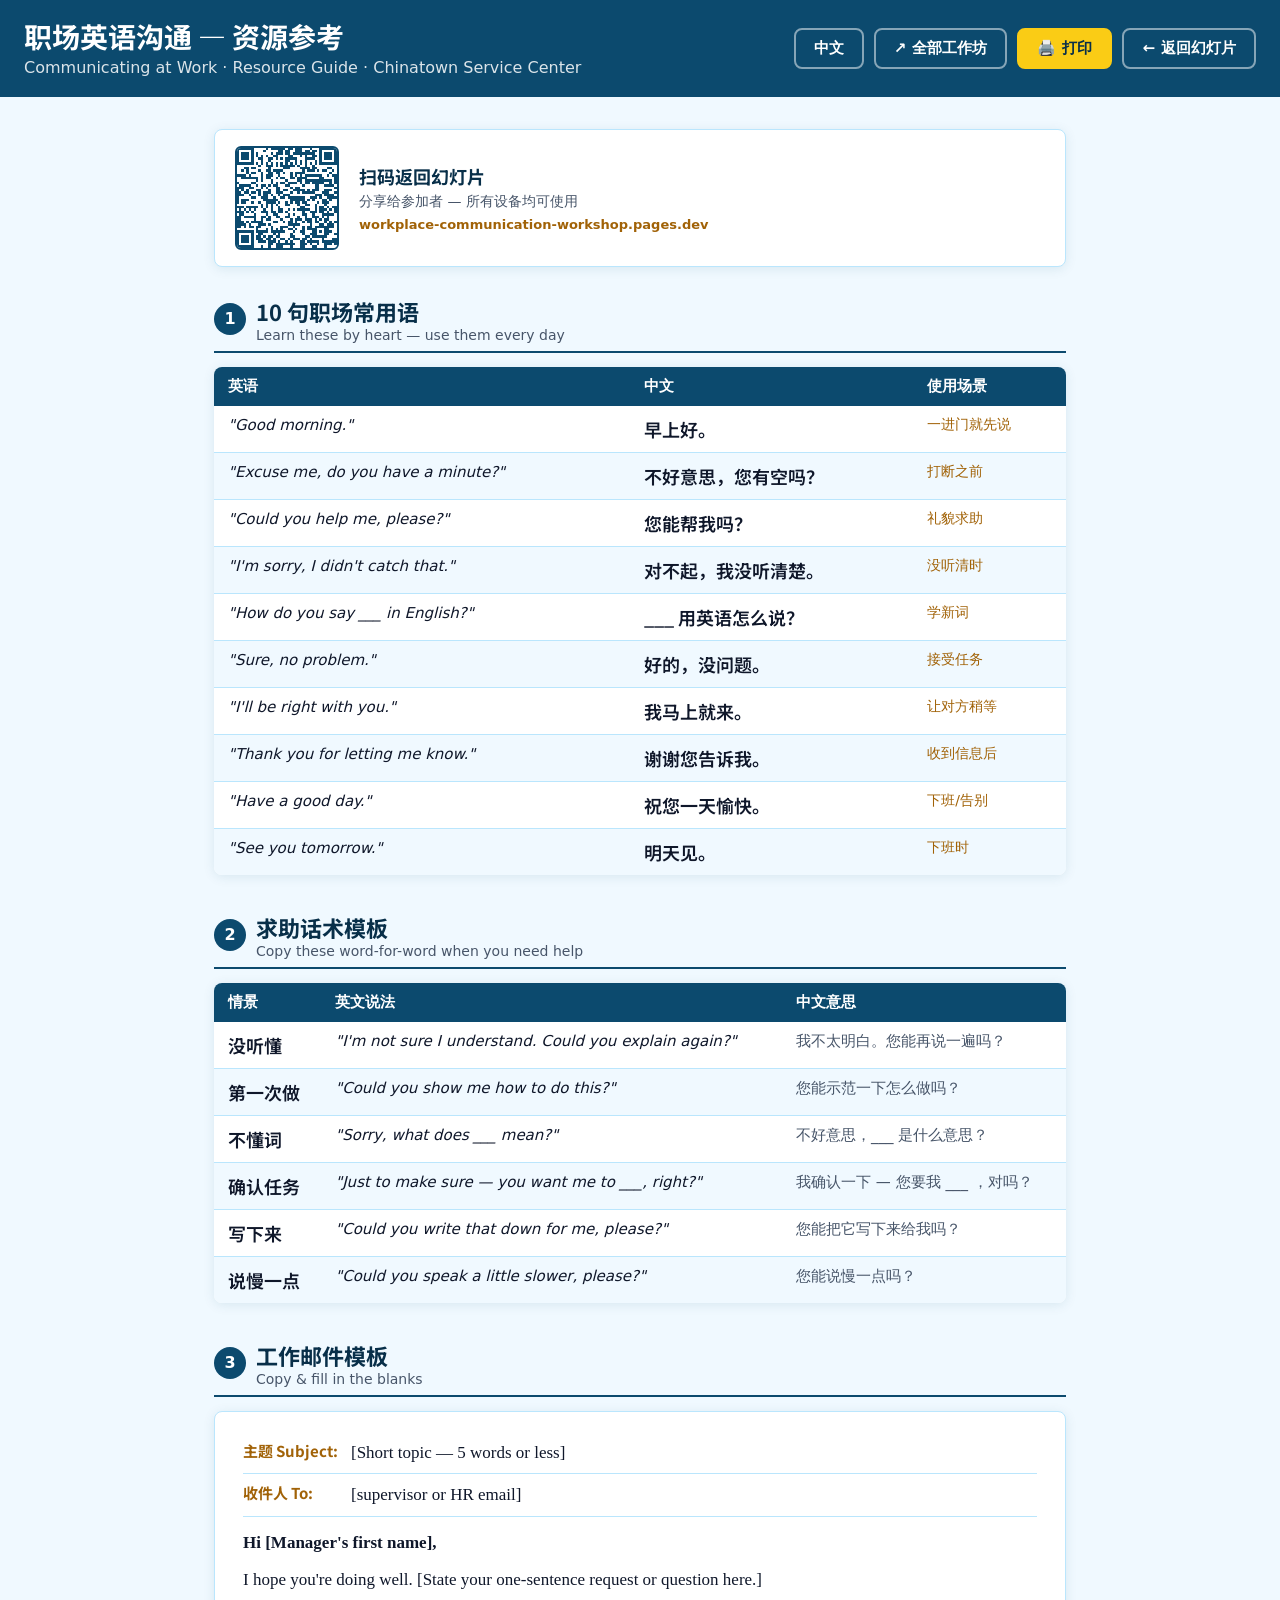
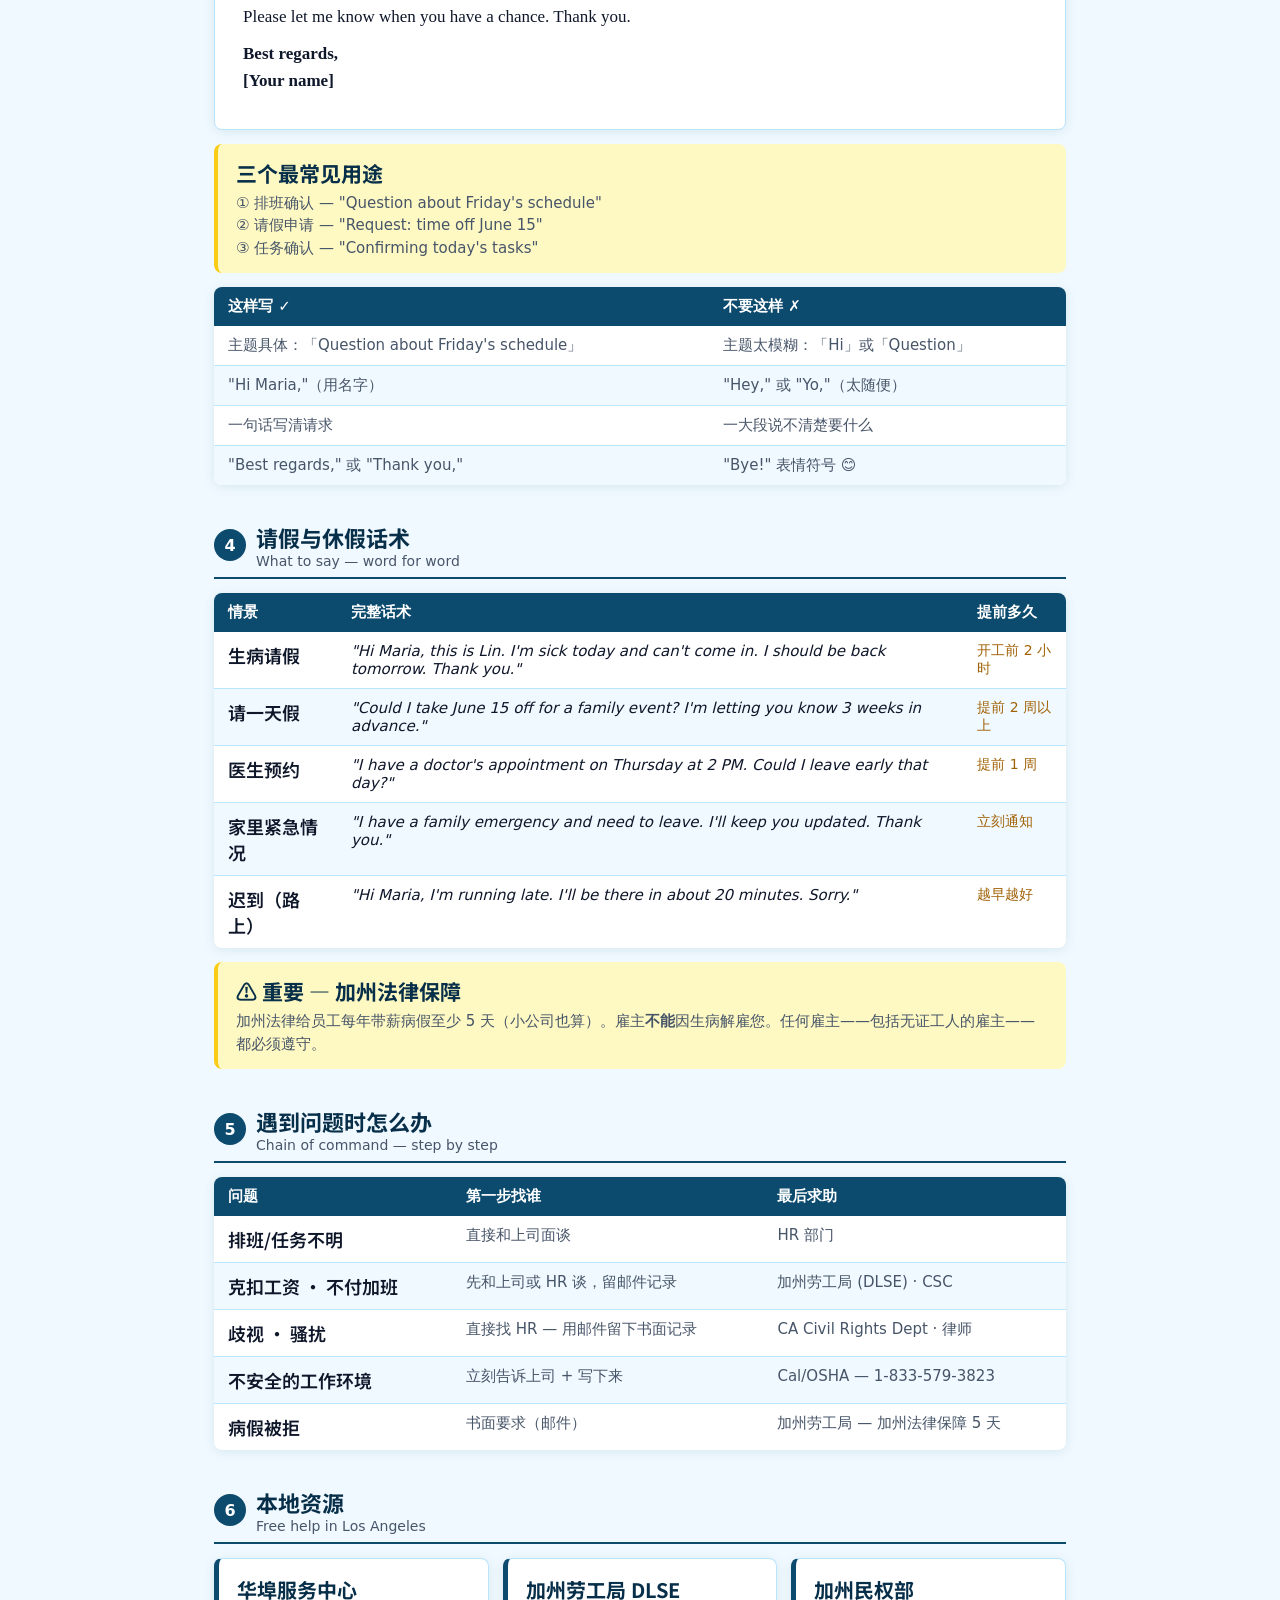
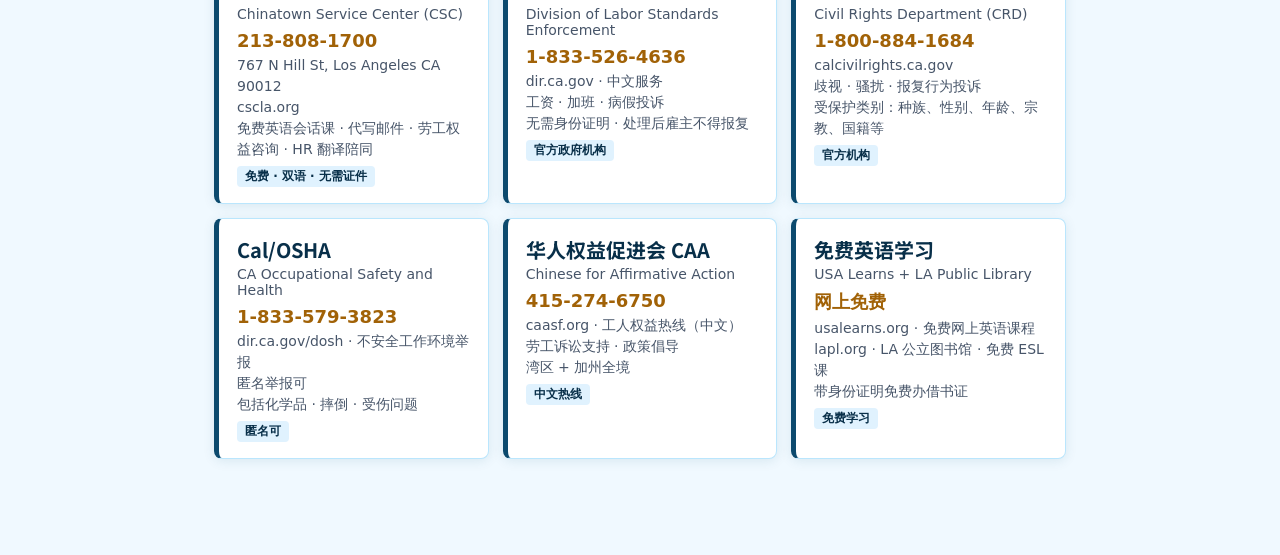
==== resources.html @ 1e842bcf "Workshop 11: Communicating at Work — 13-slide bilingual deck CSC W11 employment workshop on workplac" ====
<!DOCTYPE html>
<html lang="zh-Hans">
<head>
  <meta charset="UTF-8">
  <meta name="viewport" content="width=device-width, initial-scale=1.0">
  <title>职场沟通资源 · Workplace Communication Resources — CSC</title>
  <meta name="description" content="Workplace communication reference for LA immigrants — 10 key phrases, a work email template, and scripts for help, sick calls, and time off.">
  <meta name="theme-color" content="#0c4a6e">
  <link rel="canonical" href="https://workplace-communication-workshop.pages.dev/resources">
  <meta property="og:title" content="职场沟通资源 · Workplace Communication Resources — Chinatown Service Center">
  <meta property="og:description" content="Bilingual workplace communication reference — phrases, email templates, and scripts for talking to your boss and HR.">
  <meta property="og:type" content="website">
  <meta property="og:url" content="https://workplace-communication-workshop.pages.dev/resources">
  <link rel="icon" href="data:image/svg+xml,<svg xmlns='http://www.w3.org/2000/svg' viewBox='0 0 100 100'><text y='.9em' font-size='90'>💬</text></svg>">
  <link rel="preconnect" href="https://fonts.googleapis.com">
  <link rel="preconnect" href="https://fonts.gstatic.com" crossorigin>
  <link rel="stylesheet" href="https://fonts.googleapis.com/css2?family=Noto+Sans+SC:wght@400;500;700&display=swap">
  <link rel="stylesheet" href="styles.css">
  <link rel="stylesheet" href="print.css">
</head>
<body class="zh resources-body">
<a class="skip-to-main" href="#main-content">跳至主内容 · Skip to main content</a>

<header class="resources-header no-print">
  <div class="resources-title-block">
    <div class="resources-title-zh">职场英语沟通 — 资源参考</div>
    <div class="resources-title-en">Communicating at Work · Resource Guide · Chinatown Service Center</div>
  </div>
  <div class="header-actions">
    <button class="btn-ghost" id="langToggle" data-action="toggle-lang" aria-label="切换语言 · Toggle language">中文</button>
    <a class="btn-ghost" href="https://csc-workshops.pages.dev" target="_blank" rel="noopener">↗ <span class="zh">全部工作坊</span><span class="en">All workshops</span></a>
    <button class="btn-primary print-btn" data-action="print">🖨️ <span class="zh">打印</span><span class="en">Print</span></button>
    <a class="btn-ghost back-link" href="index.html">← <span class="zh">返回幻灯片</span><span class="en">Back to Slides</span></a>
  </div>
</header>

<main class="resources-page" id="main-content">

  <div class="qr-top-row no-print" id="qr-top-row">
    <div id="qr-top"></div>
    <div class="qr-top-info">
      <div class="qr-top-zh"><span class="zh">扫码返回幻灯片</span><span class="en">Scan to view slides</span></div>
      <div class="qr-top-en"><span class="zh">分享给参加者 — 所有设备均可使用</span><span class="en">Share with participants — works on any device</span></div>
      <div class="qr-top-url">workplace-communication-workshop.pages.dev</div>
    </div>
  </div>

  <!-- ── Section 1: 10 Essential Work Phrases ───────── -->
  <div class="resource-section">
    <div class="section-header">
      <div class="section-num">1</div>
      <div>
        <div class="section-title-zh"><span class="zh">10 句职场常用语</span><span class="en">10 Essential Work Phrases</span></div>
        <div class="section-title-en"><span class="zh">Learn these by heart — use them every day</span><span class="en">背熟这十句 — 每天用得到</span></div>
      </div>
    </div>
    <table class="res-table">
      <thead>
        <tr>
          <th><span class="zh">英语</span><span class="en">English</span></th>
          <th><span class="zh">中文</span><span class="en">Chinese</span></th>
          <th><span class="zh">使用场景</span><span class="en">When to use</span></th>
        </tr>
      </thead>
      <tbody>
        <tr>
          <td class="phrase-row-en">"Good morning."</td>
          <td class="zh-cell"><span class="zh">早上好。</span><span class="en">Good morning.</span></td>
          <td class="tip-cell"><span class="zh">一进门就先说</span><span class="en">When you arrive</span></td>
        </tr>
        <tr>
          <td class="phrase-row-en">"Excuse me, do you have a minute?"</td>
          <td class="zh-cell"><span class="zh">不好意思，您有空吗？</span><span class="en">Excuse me, do you have a minute?</span></td>
          <td class="tip-cell"><span class="zh">打断之前</span><span class="en">Before interrupting</span></td>
        </tr>
        <tr>
          <td class="phrase-row-en">"Could you help me, please?"</td>
          <td class="zh-cell"><span class="zh">您能帮我吗？</span><span class="en">Could you help me, please?</span></td>
          <td class="tip-cell"><span class="zh">礼貌求助</span><span class="en">Polite request</span></td>
        </tr>
        <tr>
          <td class="phrase-row-en">"I'm sorry, I didn't catch that."</td>
          <td class="zh-cell"><span class="zh">对不起，我没听清楚。</span><span class="en">I'm sorry, I didn't catch that.</span></td>
          <td class="tip-cell"><span class="zh">没听清时</span><span class="en">Didn't hear them</span></td>
        </tr>
        <tr>
          <td class="phrase-row-en">"How do you say ___ in English?"</td>
          <td class="zh-cell"><span class="zh">___ 用英语怎么说？</span><span class="en">How do you say ___ in English?</span></td>
          <td class="tip-cell"><span class="zh">学新词</span><span class="en">Learn a new word</span></td>
        </tr>
        <tr>
          <td class="phrase-row-en">"Sure, no problem."</td>
          <td class="zh-cell"><span class="zh">好的，没问题。</span><span class="en">Sure, no problem.</span></td>
          <td class="tip-cell"><span class="zh">接受任务</span><span class="en">Accept a task</span></td>
        </tr>
        <tr>
          <td class="phrase-row-en">"I'll be right with you."</td>
          <td class="zh-cell"><span class="zh">我马上就来。</span><span class="en">I'll be right with you.</span></td>
          <td class="tip-cell"><span class="zh">让对方稍等</span><span class="en">Asking them to wait</span></td>
        </tr>
        <tr>
          <td class="phrase-row-en">"Thank you for letting me know."</td>
          <td class="zh-cell"><span class="zh">谢谢您告诉我。</span><span class="en">Thank you for letting me know.</span></td>
          <td class="tip-cell"><span class="zh">收到信息后</span><span class="en">After being informed</span></td>
        </tr>
        <tr>
          <td class="phrase-row-en">"Have a good day."</td>
          <td class="zh-cell"><span class="zh">祝您一天愉快。</span><span class="en">Have a good day.</span></td>
          <td class="tip-cell"><span class="zh">下班/告别</span><span class="en">Leaving / goodbye</span></td>
        </tr>
        <tr>
          <td class="phrase-row-en">"See you tomorrow."</td>
          <td class="zh-cell"><span class="zh">明天见。</span><span class="en">See you tomorrow.</span></td>
          <td class="tip-cell"><span class="zh">下班时</span><span class="en">End of shift</span></td>
        </tr>
      </tbody>
    </table>
  </div>

  <!-- ── Section 2: Scripts for Asking Help ───────── -->
  <div class="resource-section">
    <div class="section-header">
      <div class="section-num">2</div>
      <div>
        <div class="section-title-zh"><span class="zh">求助话术模板</span><span class="en">Scripts for Asking Help</span></div>
        <div class="section-title-en"><span class="zh">Copy these word-for-word when you need help</span><span class="en">需要帮助时一字不差地用这些话</span></div>
      </div>
    </div>
    <table class="res-table">
      <thead>
        <tr>
          <th><span class="zh">情景</span><span class="en">Situation</span></th>
          <th><span class="zh">英文说法</span><span class="en">English phrase</span></th>
          <th><span class="zh">中文意思</span><span class="en">Chinese</span></th>
        </tr>
      </thead>
      <tbody>
        <tr>
          <td class="zh-cell"><span class="zh">没听懂</span><span class="en">Didn't understand</span></td>
          <td class="phrase-row-en">"I'm not sure I understand. Could you explain again?"</td>
          <td class="en-cell"><span class="zh">我不太明白。您能再说一遍吗？</span><span class="en">I'm not sure I understand. Could you explain again?</span></td>
        </tr>
        <tr>
          <td class="zh-cell"><span class="zh">第一次做</span><span class="en">First time doing it</span></td>
          <td class="phrase-row-en">"Could you show me how to do this?"</td>
          <td class="en-cell"><span class="zh">您能示范一下怎么做吗？</span><span class="en">Could you show me how to do this?</span></td>
        </tr>
        <tr>
          <td class="zh-cell"><span class="zh">不懂词</span><span class="en">Unknown word</span></td>
          <td class="phrase-row-en">"Sorry, what does ___ mean?"</td>
          <td class="en-cell"><span class="zh">不好意思，___ 是什么意思？</span><span class="en">Sorry, what does ___ mean?</span></td>
        </tr>
        <tr>
          <td class="zh-cell"><span class="zh">确认任务</span><span class="en">Confirm task</span></td>
          <td class="phrase-row-en">"Just to make sure — you want me to ___, right?"</td>
          <td class="en-cell"><span class="zh">我确认一下 — 您要我 ___ ，对吗？</span><span class="en">Just to make sure — you want me to ___, right?</span></td>
        </tr>
        <tr>
          <td class="zh-cell"><span class="zh">写下来</span><span class="en">Ask to write down</span></td>
          <td class="phrase-row-en">"Could you write that down for me, please?"</td>
          <td class="en-cell"><span class="zh">您能把它写下来给我吗？</span><span class="en">Could you write that down for me, please?</span></td>
        </tr>
        <tr>
          <td class="zh-cell"><span class="zh">说慢一点</span><span class="en">Speak slowly</span></td>
          <td class="phrase-row-en">"Could you speak a little slower, please?"</td>
          <td class="en-cell"><span class="zh">您能说慢一点吗？</span><span class="en">Could you speak a little slower, please?</span></td>
        </tr>
      </tbody>
    </table>
  </div>

  <!-- ── Section 3: Work Email Template ──────────── -->
  <div class="resource-section">
    <div class="section-header">
      <div class="section-num">3</div>
      <div>
        <div class="section-title-zh"><span class="zh">工作邮件模板</span><span class="en">Work Email Template</span></div>
        <div class="section-title-en"><span class="zh">Copy & fill in the blanks</span><span class="en">复制下来，填空即可</span></div>
      </div>
    </div>
    <div class="email-card" style="margin-bottom:14px;">
      <div class="email-row">
        <div class="email-label"><span class="zh">主题 Subject:</span><span class="en">Subject:</span></div>
        <div class="email-value">[Short topic — 5 words or less]</div>
      </div>
      <div class="email-row">
        <div class="email-label"><span class="zh">收件人 To:</span><span class="en">To:</span></div>
        <div class="email-value">[supervisor or HR email]</div>
      </div>
      <div class="email-body">
        <p><strong>Hi [Manager's first name],</strong></p>
        <p>I hope you're doing well. [State your one-sentence request or question here.]</p>
        <p>Please let me know when you have a chance. Thank you.</p>
        <p><strong>Best regards,</strong><br><strong>[Your name]</strong></p>
      </div>
    </div>
    <div class="callout" style="margin-bottom:14px;">
      <div class="callout-zh"><span class="zh">三个最常见用途</span><span class="en">3 Most Common Uses</span></div>
      <div class="callout-en">
        <span class="zh">① 排班确认 — "Question about Friday's schedule"<br>② 请假申请 — "Request: time off June 15"<br>③ 任务确认 — "Confirming today's tasks"</span>
        <span class="en">① Schedule check — "Question about Friday's schedule"<br>② Day-off request — "Request: time off June 15"<br>③ Confirm tasks — "Confirming today's tasks"</span>
      </div>
    </div>
    <table class="res-table">
      <thead>
        <tr>
          <th><span class="zh">这样写 ✓</span><span class="en">Do this ✓</span></th>
          <th><span class="zh">不要这样 ✗</span><span class="en">Don't do this ✗</span></th>
        </tr>
      </thead>
      <tbody>
        <tr>
          <td class="en-cell"><span class="zh">主题具体：「Question about Friday's schedule」</span><span class="en">Specific subject: "Question about Friday's schedule"</span></td>
          <td class="en-cell"><span class="zh">主题太模糊：「Hi」或「Question」</span><span class="en">Vague subject: "Hi" or "Question"</span></td>
        </tr>
        <tr>
          <td class="en-cell"><span class="zh">"Hi Maria,"（用名字）</span><span class="en">"Hi Maria," (use first name)</span></td>
          <td class="en-cell"><span class="zh">"Hey," 或 "Yo,"（太随便）</span><span class="en">"Hey," or "Yo," (too casual)</span></td>
        </tr>
        <tr>
          <td class="en-cell"><span class="zh">一句话写清请求</span><span class="en">One sentence states the ask</span></td>
          <td class="en-cell"><span class="zh">一大段说不清楚要什么</span><span class="en">Long paragraph with no clear ask</span></td>
        </tr>
        <tr>
          <td class="en-cell"><span class="zh">"Best regards," 或 "Thank you,"</span><span class="en">"Best regards," or "Thank you,"</span></td>
          <td class="en-cell"><span class="zh">"Bye!" 表情符号 😊</span><span class="en">"Bye!" emojis 😊</span></td>
        </tr>
      </tbody>
    </table>
  </div>

  <!-- ── Section 4: Calling in Sick & Day Off ──────── -->
  <div class="resource-section">
    <div class="section-header">
      <div class="section-num">4</div>
      <div>
        <div class="section-title-zh"><span class="zh">请假与休假话术</span><span class="en">Calling In Sick & Time Off</span></div>
        <div class="section-title-en"><span class="zh">What to say — word for word</span><span class="en">该怎么说 — 一字不差</span></div>
      </div>
    </div>
    <table class="res-table" style="margin-bottom:14px;">
      <thead>
        <tr>
          <th><span class="zh">情景</span><span class="en">Situation</span></th>
          <th><span class="zh">完整话术</span><span class="en">Full script</span></th>
          <th><span class="zh">提前多久</span><span class="en">Notice</span></th>
        </tr>
      </thead>
      <tbody>
        <tr>
          <td class="zh-cell"><span class="zh">生病请假</span><span class="en">Calling in sick</span></td>
          <td class="phrase-row-en"><span class="zh">"Hi Maria, this is Lin. I'm sick today and can't come in. I should be back tomorrow. Thank you."</span><span class="en">"Hi Maria, this is Lin. I'm sick today and can't come in. I should be back tomorrow. Thank you."</span></td>
          <td class="tip-cell"><span class="zh">开工前 2 小时</span><span class="en">2+ hrs before shift</span></td>
        </tr>
        <tr>
          <td class="zh-cell"><span class="zh">请一天假</span><span class="en">Day off (planned)</span></td>
          <td class="phrase-row-en"><span class="zh">"Could I take June 15 off for a family event? I'm letting you know 3 weeks in advance."</span><span class="en">"Could I take June 15 off for a family event? I'm letting you know 3 weeks in advance."</span></td>
          <td class="tip-cell"><span class="zh">提前 2 周以上</span><span class="en">2+ weeks ahead</span></td>
        </tr>
        <tr>
          <td class="zh-cell"><span class="zh">医生预约</span><span class="en">Doctor appointment</span></td>
          <td class="phrase-row-en"><span class="zh">"I have a doctor's appointment on Thursday at 2 PM. Could I leave early that day?"</span><span class="en">"I have a doctor's appointment on Thursday at 2 PM. Could I leave early that day?"</span></td>
          <td class="tip-cell"><span class="zh">提前 1 周</span><span class="en">1 week ahead</span></td>
        </tr>
        <tr>
          <td class="zh-cell"><span class="zh">家里紧急情况</span><span class="en">Family emergency</span></td>
          <td class="phrase-row-en"><span class="zh">"I have a family emergency and need to leave. I'll keep you updated. Thank you."</span><span class="en">"I have a family emergency and need to leave. I'll keep you updated. Thank you."</span></td>
          <td class="tip-cell"><span class="zh">立刻通知</span><span class="en">Immediately</span></td>
        </tr>
        <tr>
          <td class="zh-cell"><span class="zh">迟到（路上）</span><span class="en">Running late</span></td>
          <td class="phrase-row-en"><span class="zh">"Hi Maria, I'm running late. I'll be there in about 20 minutes. Sorry."</span><span class="en">"Hi Maria, I'm running late. I'll be there in about 20 minutes. Sorry."</span></td>
          <td class="tip-cell"><span class="zh">越早越好</span><span class="en">ASAP</span></td>
        </tr>
      </tbody>
    </table>
    <div class="callout">
      <div class="callout-zh"><span class="zh">⚠️ 重要 — 加州法律保障</span><span class="en">⚠️ Important — CA Law Protections</span></div>
      <div class="callout-en">
        <span class="zh">加州法律给员工每年带薪病假至少 5 天（小公司也算）。雇主<strong>不能</strong>因生病解雇您。任何雇主——包括无证工人的雇主——都必须遵守。</span>
        <span class="en">CA law gives every worker at least 5 paid sick days/year (even at small employers). Your employer <strong>cannot</strong> fire you for using them. All employers must comply — including those of undocumented workers.</span>
      </div>
    </div>
  </div>

  <!-- ── Section 5: When You Have a Problem ───────── -->
  <div class="resource-section">
    <div class="section-header">
      <div class="section-num">5</div>
      <div>
        <div class="section-title-zh"><span class="zh">遇到问题时怎么办</span><span class="en">When You Have a Problem at Work</span></div>
        <div class="section-title-en"><span class="zh">Chain of command — step by step</span><span class="en">沟通顺序 — 一步一步来</span></div>
      </div>
    </div>
    <table class="res-table">
      <thead>
        <tr>
          <th><span class="zh">问题</span><span class="en">Problem</span></th>
          <th><span class="zh">第一步找谁</span><span class="en">First contact</span></th>
          <th><span class="zh">最后求助</span><span class="en">If unresolved</span></th>
        </tr>
      </thead>
      <tbody>
        <tr>
          <td class="zh-cell"><span class="zh">排班/任务不明</span><span class="en">Schedule / unclear task</span></td>
          <td class="en-cell"><span class="zh">直接和上司面谈</span><span class="en">Talk to supervisor directly</span></td>
          <td class="en-cell"><span class="zh">HR 部门</span><span class="en">HR department</span></td>
        </tr>
        <tr>
          <td class="zh-cell"><span class="zh">克扣工资 · 不付加班</span><span class="en">Wage theft · unpaid overtime</span></td>
          <td class="en-cell"><span class="zh">先和上司或 HR 谈，留邮件记录</span><span class="en">Talk to supervisor / HR with email record</span></td>
          <td class="en-cell"><span class="zh">加州劳工局 (DLSE) · CSC</span><span class="en">CA Labor Commissioner (DLSE) · CSC</span></td>
        </tr>
        <tr>
          <td class="zh-cell"><span class="zh">歧视 · 骚扰</span><span class="en">Discrimination · harassment</span></td>
          <td class="en-cell"><span class="zh">直接找 HR — 用邮件留下书面记录</span><span class="en">Go to HR directly — email so it's in writing</span></td>
          <td class="en-cell"><span class="zh">CA Civil Rights Dept · 律师</span><span class="en">CA Civil Rights Dept · attorney</span></td>
        </tr>
        <tr>
          <td class="zh-cell"><span class="zh">不安全的工作环境</span><span class="en">Unsafe workplace</span></td>
          <td class="en-cell"><span class="zh">立刻告诉上司 + 写下来</span><span class="en">Tell supervisor immediately + document</span></td>
          <td class="en-cell"><span class="zh">Cal/OSHA — 1-833-579-3823</span><span class="en">Cal/OSHA — 1-833-579-3823</span></td>
        </tr>
        <tr>
          <td class="zh-cell"><span class="zh">病假被拒</span><span class="en">Sick day denied</span></td>
          <td class="en-cell"><span class="zh">书面要求（邮件）</span><span class="en">Make request in writing (email)</span></td>
          <td class="en-cell"><span class="zh">加州劳工局 — 加州法律保障 5 天</span><span class="en">CA Labor Comm — 5 days protected by law</span></td>
        </tr>
      </tbody>
    </table>
  </div>

  <!-- ── Section 6: Local Resources ────────────────── -->
  <div class="resource-section">
    <div class="section-header">
      <div class="section-num">6</div>
      <div>
        <div class="section-title-zh"><span class="zh">本地资源</span><span class="en">Local Resources</span></div>
        <div class="section-title-en"><span class="zh">Free help in Los Angeles</span><span class="en">洛杉矶免费帮助</span></div>
      </div>
    </div>
    <div class="org-cards">
      <div class="org-card">
        <div class="org-name-zh"><span class="zh">华埠服务中心</span><span class="en">Chinatown Service Center</span></div>
        <div class="org-name-en"><span class="zh">Chinatown Service Center (CSC)</span><span class="en">华埠服务中心</span></div>
        <div class="org-phone">213-808-1700</div>
        <div class="org-detail">
          <span class="zh">767 N Hill St, Los Angeles CA 90012<br>cscla.org<br>免费英语会话课 · 代写邮件 · 劳工权益咨询 · HR 翻译陪同</span>
          <span class="en">767 N Hill St, Los Angeles CA 90012<br>cscla.org<br>Free English conversation class · Email help · Labor rights · HR interpretation</span>
        </div>
        <div class="org-badge"><span class="zh">免费 · 双语 · 无需证件</span><span class="en">Free · Bilingual · No ID required</span></div>
      </div>
      <div class="org-card">
        <div class="org-name-zh"><span class="zh">加州劳工局 DLSE</span><span class="en">CA Labor Commissioner</span></div>
        <div class="org-name-en"><span class="zh">Division of Labor Standards Enforcement</span><span class="en">劳工标准执行处</span></div>
        <div class="org-phone">1-833-526-4636</div>
        <div class="org-detail">
          <span class="zh">dir.ca.gov · 中文服务<br>工资 · 加班 · 病假投诉<br>无需身份证明 · 处理后雇主不得报复</span>
          <span class="en">dir.ca.gov · Chinese service<br>Wage · overtime · sick leave complaints<br>No immigration status required · Anti-retaliation protections</span>
        </div>
        <div class="org-badge"><span class="zh">官方政府机构</span><span class="en">Official state agency</span></div>
      </div>
      <div class="org-card">
        <div class="org-name-zh"><span class="zh">加州民权部</span><span class="en">CA Civil Rights Department</span></div>
        <div class="org-name-en"><span class="zh">Civil Rights Department (CRD)</span><span class="en">民权部</span></div>
        <div class="org-phone">1-800-884-1684</div>
        <div class="org-detail">
          <span class="zh">calcivilrights.ca.gov<br>歧视 · 骚扰 · 报复行为投诉<br>受保护类别：种族、性别、年龄、宗教、国籍等</span>
          <span class="en">calcivilrights.ca.gov<br>Discrimination · harassment · retaliation<br>Protected: race, gender, age, religion, national origin, etc.</span>
        </div>
        <div class="org-badge"><span class="zh">官方机构</span><span class="en">State agency</span></div>
      </div>
      <div class="org-card">
        <div class="org-name-zh"><span class="zh">Cal/OSHA</span><span class="en">Cal/OSHA</span></div>
        <div class="org-name-en"><span class="zh">CA Occupational Safety and Health</span><span class="en">加州职业安全卫生局</span></div>
        <div class="org-phone">1-833-579-3823</div>
        <div class="org-detail">
          <span class="zh">dir.ca.gov/dosh · 不安全工作环境举报<br>匿名举报可<br>包括化学品 · 摔倒 · 受伤问题</span>
          <span class="en">dir.ca.gov/dosh · Report unsafe workplaces<br>Anonymous reports accepted<br>Chemical · fall · injury hazards</span>
        </div>
        <div class="org-badge"><span class="zh">匿名可</span><span class="en">Anonymous OK</span></div>
      </div>
      <div class="org-card">
        <div class="org-name-zh"><span class="zh">华人权益促进会 CAA</span><span class="en">Chinese for Affirmative Action</span></div>
        <div class="org-name-en"><span class="zh">Chinese for Affirmative Action</span><span class="en">华人权益促进会</span></div>
        <div class="org-phone">415-274-6750</div>
        <div class="org-detail">
          <span class="zh">caasf.org · 工人权益热线（中文）<br>劳工诉讼支持 · 政策倡导<br>湾区 + 加州全境</span>
          <span class="en">caasf.org · Worker rights hotline (Chinese)<br>Labor case support · policy advocacy<br>Bay Area + statewide CA</span>
        </div>
        <div class="org-badge"><span class="zh">中文热线</span><span class="en">Chinese hotline</span></div>
      </div>
      <div class="org-card">
        <div class="org-name-zh"><span class="zh">免费英语学习</span><span class="en">Free English Learning</span></div>
        <div class="org-name-en"><span class="zh">USA Learns + LA Public Library</span><span class="en">USA Learns + 洛杉矶公共图书馆</span></div>
        <div class="org-phone"><span class="zh">网上免费</span><span class="en">Online — free</span></div>
        <div class="org-detail">
          <span class="zh">usalearns.org · 免费网上英语课程<br>lapl.org · LA 公立图书馆 · 免费 ESL 课<br>带身份证明免费办借书证</span>
          <span class="en">usalearns.org · Free online English<br>lapl.org · LA Public Library · free ESL classes<br>Free library card with ID</span>
        </div>
        <div class="org-badge"><span class="zh">免费学习</span><span class="en">Free learning</span></div>
      </div>
    </div>
  </div>

</main>

<script src="qrcode.min.js"></script>
<script src="resources.js"></script>
</body>
</html>
---- styles.css ----
/* ─── CSS Custom Properties — Dark Sky + Sunshine ─────── */
:root {
  --bg:           #f0f9ff;
  --surface:      #ffffff;
  --primary:      #0c4a6e;
  --primary-dark: #082f49;
  --primary-light:#e0f2fe;
  --accent:       #facc15;
  --accent-text:  #a16207;
  --accent-light: #fef9c3;
  --text:         #0f172a;
  --text-sub:     #475569;
  --border:       #bae6fd;
  --shadow:       0 2px 12px rgba(12,74,110,0.10);
  --radius-card:  8px;
  --radius-activity: 12px;
  --radius-btn:   8px;
  --transition:   200ms ease;
  /* Activity match-state colors — sky / amber / red / green for verdicts */
  --match-good:   #047857;
  --match-good-bg:#d1fae5;
  --match-bad:    #b91c1c;
  --match-bad-bg: #fee2e2;
  --match-okay:   #b45309;
  --match-okay-bg:#fef3c7;
}

/* ─── Slide Transition ──────────────────────────────────── */
@keyframes slideFadeIn {
  from { opacity: 0; transform: translateY(6px); }
  to   { opacity: 1; transform: translateY(0); }
}

/* ─── Reset ─────────────────────────────────────────────── */
*, *::before, *::after { box-sizing: border-box; margin: 0; padding: 0; }
html { font-size: 16px; }
body {
  font-family: -apple-system, BlinkMacSystemFont, "Segoe UI", system-ui, sans-serif;
  background: var(--bg);
  color: var(--text);
  height: 100dvh;
  overflow: hidden;
  display: flex;
  flex-direction: column;
}

/* ─── Language Visibility ───────────────────────────────── */
body.zh .en { display: none !important; }
body:not(.zh) .zh { display: none !important; }

/* ─── Suppress focus ring on programmatic heading focus ─── */
h1:focus:not(:focus-visible),
h2:focus:not(:focus-visible) { outline: none; }
[tabindex="-1"]:focus { outline: none; }

/* ─── Explicit focus-visible for interactive elements ───── */
.nav-btn:focus-visible,
.reveal-btn:focus-visible,
.lang-toggle:focus-visible {
  outline: 3px solid #fff;
  outline-offset: 2px;
}
a:focus-visible {
  outline: 3px solid var(--primary);
  outline-offset: 2px;
  border-radius: 2px;
}

/* ─── Skip Link ─────────────────────────────────────────── */
.skip-to-main {
  position: absolute;
  left: -9999px;
  top: 0;
  background: var(--primary);
  color: #fff;
  padding: 8px 16px;
  z-index: 100;
  border-radius: 0 0 8px 0;
}
.skip-to-main:focus { left: 0; }

/* ─── Noscript ──────────────────────────────────────────── */
.noscript-msg {
  position: fixed; inset: 0;
  display: flex; align-items: center; justify-content: center;
  background: var(--bg); font-size: 1.25rem;
  padding: 2rem; text-align: center;
}

/* ─── Header ────────────────────────────────────────────── */
.slide-header {
  display: flex;
  align-items: center;
  justify-content: space-between;
  padding: 10px 20px;
  background: var(--primary);
  color: #fff;
  flex-shrink: 0;
  min-height: 44px;
}
.section-label {
  font-size: 14px;
  font-weight: 600;
  letter-spacing: 0.03em;
  opacity: 0.9;
}
.slide-counter {
  font-size: 14px;
  font-weight: 600;
  background: rgba(255,255,255,0.2);
  padding: 3px 10px;
  border-radius: 20px;
}

.header-right {
  display: flex;
  align-items: center;
  gap: 10px;
}

.lang-toggle {
  background: rgba(255,255,255,0.18);
  color: #fff;
  border: 1.5px solid rgba(255,255,255,0.4);
  border-radius: var(--radius-btn);
  padding: 7px 14px;
  font-size: 14px;
  font-weight: 700;
  cursor: pointer;
  transition: background var(--transition);
  line-height: 1.4;
  flex-shrink: 0;
  min-height: 36px;
}
.lang-toggle:hover { background: rgba(255,255,255,0.28); }

/* ─── Slides Area ───────────────────────────────────────── */
.slides-area {
  flex: 1;
  position: relative;
  overflow: hidden;
}

.slide {
  display: none;
  position: absolute;
  inset: 0;
  background: var(--bg);
  overflow-y: auto;
  padding: 32px 40px 24px;
}
.slide.active { display: flex; flex-direction: column; animation: slideFadeIn 220ms ease-out; }
.slide-centered { align-items: center; text-align: center; }
.slide-inner { width: 100%; max-width: 1100px; margin: 0 auto; }
.slide-centered .slide-inner { display: flex; flex-direction: column; align-items: center; }

/* ─── Title Slide ───────────────────────────────────────── */
.title-slide {
  background: radial-gradient(ellipse at 60% 40%, #0369a1 0%, var(--primary) 55%, var(--primary-dark) 100%);
  justify-content: center;
  color: #fff;
}
.title-slide .slide-inner { text-align: center; }
.csc-name {
  font-size: 18px;
  font-weight: 500;
  opacity: 0.85;
  margin-bottom: 24px;
  letter-spacing: 0.04em;
}
.main-title {
  font-family: "PingFang SC", "Noto Sans SC", "Microsoft YaHei", sans-serif;
  font-size: 64px;
  font-weight: 700;
  line-height: 1.2;
  margin-bottom: 12px;
  text-shadow: 0 2px 8px rgba(0,0,0,0.2);
}
.main-subtitle {
  font-size: 32px;
  font-weight: 400;
  opacity: 0.88;
  margin-bottom: 32px;
}
.date-line { font-size: 18px; opacity: 0.72; margin-bottom: 36px; }
.start-hint {
  display: inline-block;
  font-size: 16px;
  opacity: 0.78;
  background: rgba(250, 204, 21, 0.22);
  padding: 6px 16px;
  border-radius: 20px;
  border: 1px solid rgba(250, 204, 21, 0.55);
  color: #fef9c3;
}

/* ─── Topic Badge ───────────────────────────────────────── */
.topic-badge svg { vertical-align: middle; }
.topic-badge {
  display: inline-flex;
  align-items: center;
  gap: 6px;
  background: var(--primary-light);
  color: var(--primary-dark);
  font-size: 14px;
  font-weight: 700;
  padding: 5px 14px;
  border-radius: 20px;
  margin-bottom: 16px;
  text-transform: uppercase;
  letter-spacing: 0.04em;
}

/* ─── Slide Headings ────────────────────────────────────── */
.zh-headline {
  font-family: "PingFang SC", "Noto Sans SC", "Microsoft YaHei", sans-serif;
  font-size: 48px;
  font-weight: 700;
  color: var(--primary-dark);
  line-height: 1.2;
  margin-bottom: 6px;
}
.en-subtitle {
  font-size: 22px;
  font-weight: 500;
  color: var(--text-sub);
  margin-bottom: 24px;
  line-height: 1.4;
}

/* ─── Agenda Grid ────────────────────────────────────────── */
.agenda-grid {
  display: grid;
  grid-template-columns: repeat(3, 1fr);
  gap: 20px;
  width: 100%;
  margin-top: 8px;
}
.agenda-card {
  background: var(--surface);
  border: 1.5px solid var(--border);
  border-radius: var(--radius-card);
  padding: 28px 20px;
  text-align: center;
  box-shadow: var(--shadow);
}
.agenda-num {
  font-size: 20px;
  font-weight: 900;
  color: var(--accent-text);
  margin-bottom: 8px;
}
.agenda-icon { display: block; margin: 0 auto 12px; color: var(--accent-text); }
.agenda-zh {
  font-family: "PingFang SC", "Noto Sans SC", "Microsoft YaHei", sans-serif;
  font-size: 28px;
  font-weight: 700;
  color: var(--primary-dark);
  margin-bottom: 6px;
}
.agenda-en { font-size: 16px; color: var(--text-sub); }

/* ─── Two-Column Compare (formal vs informal, supervisor talk) ── */
.compare-grid {
  display: grid;
  grid-template-columns: 1fr 1fr;
  gap: 16px;
  width: 100%;
  margin-bottom: 14px;
}
.compare-card {
  background: var(--surface);
  border: 1.5px solid var(--border);
  border-radius: var(--radius-card);
  padding: 18px 22px;
  box-shadow: var(--shadow);
}
.compare-card.good { border-left: 5px solid var(--match-good); }
.compare-card.bad  { border-left: 5px solid var(--match-bad); }
.compare-title {
  font-family: "PingFang SC", "Noto Sans SC", "Microsoft YaHei", sans-serif;
  font-size: 22px;
  font-weight: 700;
  margin-bottom: 10px;
  display: flex;
  align-items: center;
  gap: 8px;
}
.compare-card.good .compare-title { color: var(--match-good); }
.compare-card.bad  .compare-title { color: var(--match-bad); }
.compare-list { list-style: none; display: flex; flex-direction: column; gap: 8px; }
.compare-list li {
  padding-left: 22px;
  position: relative;
  font-size: 17px;
  color: var(--text);
  line-height: 1.4;
}
.compare-list li::before {
  content: "•";
  position: absolute;
  left: 4px;
  color: var(--primary);
  font-weight: 800;
  font-size: 22px;
  top: -2px;
}
.compare-card.good .compare-list li::before { color: var(--match-good); content: "✓"; }
.compare-card.bad  .compare-list li::before { color: var(--match-bad);  content: "✗"; }

/* ─── Script Cards (asking for help) ─────────────────────── */
.script-list {
  display: flex;
  flex-direction: column;
  gap: 12px;
  width: 100%;
}
.script-card {
  background: var(--surface);
  border: 1.5px solid var(--border);
  border-left: 5px solid var(--accent);
  border-radius: var(--radius-card);
  padding: 14px 20px;
  box-shadow: var(--shadow);
}
.script-en {
  font-size: 22px;
  font-weight: 700;
  color: var(--primary-dark);
  font-style: italic;
  margin-bottom: 6px;
  line-height: 1.3;
}
.script-zh {
  font-family: "PingFang SC", "Noto Sans SC", "Microsoft YaHei", sans-serif;
  font-size: 19px;
  color: var(--text);
  line-height: 1.4;
  margin-bottom: 4px;
}
.script-when {
  font-size: 14px;
  color: var(--text-sub);
  font-weight: 600;
}

/* ─── Reveal Button ─────────────────────────────────────── */
.reveal-btn {
  background: var(--accent);
  color: var(--primary-dark);
  border: none;
  border-radius: var(--radius-btn);
  padding: 14px 32px;
  font-size: 20px;
  font-weight: 800;
  cursor: pointer;
  transition: background var(--transition), transform var(--transition);
  font-family: "PingFang SC", "Noto Sans SC", "Microsoft YaHei", -apple-system, sans-serif;
  margin-top: 12px;
  box-shadow: 0 2px 6px rgba(202,138,4,0.25);
}
.reveal-btn:hover { background: #eab308; transform: translateY(-1px); }
.reveal-btn:disabled { background: var(--border); color: var(--text-sub); cursor: not-allowed; transform: none; box-shadow: none; }

/* ─── Activity Slide (Slide 5 — Which Response Is More Professional?) ── */
.activity-slide { background: var(--accent-light); }
.activity-slide .topic-badge {
  background: var(--accent-light);
  color: var(--primary-dark);
  border: 1px solid var(--accent);
}
.activity-slide .zh-headline,
.activity-slide .en-subtitle {
  color: var(--primary-dark);
}

.response-grid {
  display: grid;
  grid-template-columns: repeat(3, 1fr);
  gap: 14px;
  width: 100%;
  margin-bottom: 16px;
}
.response-card {
  background: var(--surface);
  border: 2px solid var(--border);
  border-radius: var(--radius-activity);
  padding: 16px 14px;
  box-shadow: var(--shadow);
  transition: border-color var(--transition), background var(--transition);
  position: relative;
}
.response-letter {
  display: inline-flex;
  width: 32px; height: 32px;
  border-radius: 50%;
  background: var(--primary);
  color: #fff;
  font-weight: 800;
  font-size: 17px;
  align-items: center;
  justify-content: center;
  margin-bottom: 10px;
}
.response-en {
  font-size: 17px;
  font-weight: 600;
  color: var(--text);
  font-style: italic;
  line-height: 1.4;
  margin-bottom: 8px;
}
.response-zh {
  font-family: "PingFang SC", "Noto Sans SC", "Microsoft YaHei", sans-serif;
  font-size: 16px;
  color: var(--text-sub);
  line-height: 1.4;
}
.response-card.winner {
  border-color: var(--match-good);
  background: var(--match-good-bg);
}
.response-card.winner::after {
  content: "✓";
  position: absolute;
  top: -10px;
  right: -10px;
  background: var(--match-good);
  color: #fff;
  width: 28px;
  height: 28px;
  border-radius: 50%;
  display: flex;
  align-items: center;
  justify-content: center;
  font-weight: 900;
  font-size: 16px;
  box-shadow: 0 2px 6px rgba(0,0,0,0.18);
}
.response-card.loser { border-color: var(--match-bad); background: var(--match-bad-bg); opacity: 0.85; }
.response-card.winner .response-letter { background: var(--match-good); }
.response-card.loser  .response-letter { background: var(--match-bad); }

.activity-answer-box {
  display: none;
  width: 100%;
  background: var(--surface);
  border: 2px solid var(--match-good);
  border-radius: 12px;
  padding: 14px 18px;
  margin-top: 4px;
  text-align: left;
}
.activity-answer-title {
  font-weight: 800;
  color: var(--match-good);
  font-size: 18px;
  margin-bottom: 8px;
}
.activity-answer-text {
  font-size: 15px;
  color: var(--text);
  line-height: 1.5;
}

.vote-prompt {
  font-size: 18px;
  color: var(--primary-dark);
  font-weight: 700;
  margin-bottom: 12px;
}

/* ─── Phrase Cards (Slide 6) ────────────────────────────── */
.phrase-list {
  display: grid;
  grid-template-columns: 1fr 1fr;
  gap: 10px;
  width: 100%;
}
.phrase-card {
  background: var(--surface);
  border: 1.5px solid var(--border);
  border-left: 4px solid var(--accent);
  border-radius: var(--radius-card);
  padding: 12px 16px;
  box-shadow: var(--shadow);
}
.phrase-en-text {
  font-size: 17px;
  font-weight: 700;
  color: var(--primary-dark);
  font-style: italic;
  margin-bottom: 4px;
}
.phrase-zh-text {
  font-family: "PingFang SC", "Noto Sans SC", "Microsoft YaHei", sans-serif;
  font-size: 17px;
  color: var(--text);
  line-height: 1.3;
}

/* ─── Email Template (Slide 7) ──────────────────────────── */
.email-card {
  background: var(--surface);
  border: 1.5px solid var(--border);
  border-radius: var(--radius-card);
  padding: 20px 28px;
  box-shadow: var(--shadow);
  width: 100%;
  margin-bottom: 14px;
  font-family: "Georgia", "Times New Roman", serif;
}
.email-row {
  padding: 8px 0;
  border-bottom: 1px solid var(--border);
  display: flex;
  gap: 12px;
}
.email-row:last-child { border-bottom: none; }
.email-label {
  font-family: "PingFang SC", "Noto Sans SC", "Microsoft YaHei", sans-serif;
  font-weight: 700;
  color: var(--accent-text);
  min-width: 96px;
  font-size: 15px;
}
.email-value {
  font-size: 17px;
  color: var(--text);
  flex: 1;
  line-height: 1.5;
}
.email-body {
  padding: 12px 0 4px;
  font-size: 17px;
  color: var(--text);
  line-height: 1.6;
}
.email-body p { margin-bottom: 10px; }
.email-zh-note {
  font-family: "PingFang SC", "Noto Sans SC", "Microsoft YaHei", sans-serif;
  font-size: 14px;
  color: var(--text-sub);
  font-style: italic;
  margin-top: 4px;
}

/* ─── Call-in / Day-off Steps (Slides 8, 9) ─────────────── */
.steps-grid {
  display: grid;
  grid-template-columns: repeat(4, 1fr);
  gap: 12px;
  width: 100%;
  margin-bottom: 14px;
}
.step-card {
  background: var(--surface);
  border: 1.5px solid var(--border);
  border-radius: var(--radius-card);
  padding: 16px 12px;
  text-align: center;
  box-shadow: var(--shadow);
}
.step-num {
  width: 36px;
  height: 36px;
  border-radius: 50%;
  background: var(--primary);
  color: #fff;
  font-size: 18px;
  font-weight: 800;
  display: flex;
  align-items: center;
  justify-content: center;
  margin: 0 auto 10px;
}
.step-icon { color: var(--primary); margin-bottom: 8px; }
.step-zh {
  font-family: "PingFang SC", "Noto Sans SC", "Microsoft YaHei", sans-serif;
  font-size: 18px;
  font-weight: 700;
  color: var(--text);
  margin-bottom: 4px;
  line-height: 1.25;
}
.step-en {
  font-size: 13px;
  color: var(--text-sub);
  line-height: 1.3;
}

.callout {
  background: var(--accent-light);
  border-left: 4px solid var(--accent);
  border-radius: var(--radius-card);
  padding: 14px 18px;
  width: 100%;
}
.callout-zh {
  font-family: "PingFang SC", "Noto Sans SC", "Microsoft YaHei", sans-serif;
  font-size: 21px;
  font-weight: 700;
  color: var(--primary-dark);
  margin-bottom: 4px;
}
.callout-en { font-size: 15px; color: var(--text-sub); line-height: 1.5; }

.example-quote {
  background: var(--primary-light);
  border-left: 4px solid var(--primary);
  border-radius: var(--radius-card);
  padding: 14px 20px;
  margin-top: 12px;
  width: 100%;
}
.example-quote-en {
  font-size: 18px;
  font-weight: 600;
  color: var(--primary-dark);
  font-style: italic;
  margin-bottom: 6px;
  line-height: 1.4;
}
.example-quote-zh {
  font-family: "PingFang SC", "Noto Sans SC", "Microsoft YaHei", sans-serif;
  font-size: 16px;
  color: var(--text);
  line-height: 1.4;
}

/* ─── Quiz Slide (Slide 10) ──────────────────────────────── */
.quiz-question {
  background: var(--surface);
  border: 2px solid var(--border);
  border-radius: var(--radius-activity);
  padding: 20px 24px;
  margin-bottom: 16px;
  width: 100%;
  max-width: 760px;
  box-shadow: var(--shadow);
}
.quiz-q-zh {
  font-family: "PingFang SC", "Noto Sans SC", "Microsoft YaHei", sans-serif;
  font-size: 26px;
  font-weight: 700;
  color: var(--text);
  margin-bottom: 6px;
  line-height: 1.3;
}
.quiz-q-en {
  font-size: 16px;
  color: var(--text-sub);
  line-height: 1.4;
}
.answer-block {
  background: var(--surface);
  border: 2px solid var(--primary);
  border-radius: var(--radius-activity);
  padding: 16px 22px;
  width: 100%;
  max-width: 760px;
  margin-bottom: 12px;
  display: none;
}
.verdict-badge {
  display: inline-flex;
  align-items: center;
  gap: 6px;
  padding: 6px 16px;
  border-radius: 6px;
  font-size: 18px;
  font-weight: 800;
  margin-bottom: 10px;
}
.verdict-false { background: var(--match-bad-bg); color: var(--match-bad); border: 2px solid #fca5a5; }
.verdict-true  { background: var(--match-good-bg); color: var(--match-good); border: 2px solid #6ee7b7; }
.answer-explanation-zh {
  font-family: "PingFang SC", "Noto Sans SC", "Microsoft YaHei", sans-serif;
  font-size: 22px;
  font-weight: 700;
  color: var(--text);
  margin-bottom: 6px;
  line-height: 1.3;
}
.answer-explanation-en {
  font-size: 16px;
  color: var(--text-sub);
  line-height: 1.5;
}
.q2-block { display: none; width: 100%; max-width: 760px; }

/* ─── Problem-at-Work Levels (Slide 11) ──────────────────── */
.escalate-list {
  list-style: none;
  display: flex;
  flex-direction: column;
  gap: 10px;
  width: 100%;
}
.escalate-step {
  background: var(--surface);
  border: 1.5px solid var(--border);
  border-radius: var(--radius-card);
  padding: 14px 18px;
  box-shadow: var(--shadow);
  display: flex;
  align-items: flex-start;
  gap: 14px;
}
.escalate-num {
  background: var(--primary);
  color: #fff;
  font-size: 15px;
  font-weight: 800;
  padding: 6px 12px;
  border-radius: 6px;
  flex-shrink: 0;
  min-width: 68px;
  text-align: center;
}
.escalate-title-zh {
  font-family: "PingFang SC", "Noto Sans SC", "Microsoft YaHei", sans-serif;
  font-size: 22px;
  font-weight: 700;
  color: var(--primary-dark);
  margin-bottom: 4px;
}
.escalate-desc {
  font-size: 15px;
  color: var(--text-sub);
  line-height: 1.5;
}

/* ─── Service Cards (Slide 12) ──────────────────────────── */
.service-grid {
  display: grid;
  grid-template-columns: repeat(auto-fit, minmax(180px, 1fr));
  gap: 14px;
  width: 100%;
  margin-bottom: 16px;
}
.service-card {
  background: var(--surface);
  border: 1.5px solid var(--border);
  border-radius: var(--radius-card);
  padding: 18px 14px;
  text-align: center;
  box-shadow: var(--shadow);
}
.service-icon { display: flex; justify-content: center; margin-bottom: 8px; color: var(--primary); }
.service-zh {
  font-family: "PingFang SC", "Noto Sans SC", "Microsoft YaHei", sans-serif;
  font-size: 22px;
  font-weight: 700;
  color: var(--primary-dark);
  margin-bottom: 4px;
}
.service-en { font-size: 14px; color: var(--text-sub); }
.csc-cta {
  background: var(--primary);
  color: #fff;
  border-radius: var(--radius-card);
  padding: 14px 24px;
  text-align: center;
  width: 100%;
}
.cta-zh {
  font-family: "PingFang SC", "Noto Sans SC", "Microsoft YaHei", sans-serif;
  font-size: 24px;
  font-weight: 700;
  margin-bottom: 6px;
}
.cta-en { font-size: 16px; opacity: 0.88; }
.cta-address { font-size: 15px; opacity: 0.8; margin-top: 6px; }

/* ─── Resource Cards (Slide 13) ─────────────────────────── */
.resource-cards {
  display: grid;
  grid-template-columns: repeat(auto-fit, minmax(200px, 1fr));
  gap: 14px;
  width: 100%;
  margin-bottom: 20px;
}
.resource-card {
  background: var(--surface);
  border: 1.5px solid var(--border);
  border-radius: var(--radius-card);
  padding: 16px;
  box-shadow: var(--shadow);
  text-align: center;
}
.resource-org {
  font-family: "PingFang SC", "Noto Sans SC", "Microsoft YaHei", sans-serif;
  font-size: 18px;
  font-weight: 700;
  color: var(--primary-dark);
  margin-bottom: 6px;
  line-height: 1.3;
}
.resource-phone {
  font-size: 20px;
  font-weight: 800;
  color: var(--accent-text);
  margin-bottom: 4px;
}
.resource-desc { font-size: 13px; color: var(--text-sub); }

.qr-row {
  display: flex;
  align-items: center;
  gap: 24px;
  margin-top: 8px;
  width: 100%;
  max-width: 600px;
}
.qr-row #qr-container canvas,
.qr-row #qr-container img { border-radius: 0; border: 3px solid var(--primary); }

.qr-zh {
  font-family: "PingFang SC", "Noto Sans SC", "Microsoft YaHei", sans-serif;
  font-size: 22px;
  font-weight: 700;
  color: var(--primary-dark);
  margin-bottom: 6px;
}
.qr-en { font-size: 15px; color: var(--text-sub); margin-bottom: 4px; }
.qr-url { font-size: 14px; color: var(--accent-text); font-weight: 600; word-break: break-all; }
.qr-url a { color: inherit; text-decoration: underline; cursor: pointer; pointer-events: auto; }
.qr-url a:hover { opacity: 0.8; }
.closing-msg {
  font-family: "PingFang SC", "Noto Sans SC", "Microsoft YaHei", sans-serif;
  font-size: 22px;
  font-weight: 700;
  color: var(--primary);
  text-align: center;
  margin-top: 16px;
}
.closing-msg .en-part { font-family: sans-serif; font-size: 15px; font-weight: 400; display: block; color: var(--text-sub); margin-top: 4px; }

/* ─── Footer / Navigation ───────────────────────────────── */
.slide-footer {
  flex-shrink: 0;
  background: var(--surface);
  border-top: 1.5px solid var(--border);
  padding: 10px 20px;
  display: flex;
  flex-direction: column;
  gap: 8px;
  align-items: center;
}
.progress-dots {
  display: flex;
  gap: 6px;
  flex-wrap: wrap;
  justify-content: center;
}
.dot {
  width: 10px; height: 10px;
  border-radius: 50%;
  background: var(--border);
  transition: background var(--transition), transform var(--transition);
}
.dot.done { background: var(--primary-light); }
.dot.active { background: var(--primary); transform: scale(1.3); }
.footer-nav {
  display: flex;
  align-items: center;
  gap: 20px;
}
.nav-btn {
  background: var(--primary);
  color: #fff;
  border: none;
  border-radius: var(--radius-btn);
  width: 44px; height: 44px;
  font-size: 22px;
  cursor: pointer;
  display: flex;
  align-items: center;
  justify-content: center;
  transition: background var(--transition);
  flex-shrink: 0;
}
.nav-btn:hover:not(:disabled) { background: var(--primary-dark); }
.nav-btn:disabled { background: var(--border); cursor: not-allowed; }
.nav-btn--home { width: 36px; height: 36px; background: var(--border); color: var(--text-sub); font-size: 16px; }
.nav-btn--home:hover:not(:disabled) { background: var(--primary); color: #fff; }
.key-hint { font-size: 13px; color: var(--text-sub); text-align: center; }

/* ─── Print Styles ──────────────────────────────────────── */
@media print {
  .slide-header, .slide-footer, .lang-toggle, .skip-to-main { display: none !important; }
  body { overflow: visible; height: auto; }
  .slides-area { overflow: visible; position: static; }
  .slide { display: block !important; position: static !important; page-break-after: always; }
}

/* ─── Resources Page ────────────────────────────────────── */
.resources-body {
  overflow: visible;
  height: auto;
  min-height: 100vh;
}
.resources-page {
  max-width: 900px;
  margin: 0 auto;
  padding: 32px 24px 60px;
}
.resources-header {
  background: var(--primary);
  color: #fff;
  padding: 20px 24px;
  display: flex;
  align-items: center;
  justify-content: space-between;
  flex-wrap: wrap;
  gap: 12px;
}
.resources-title-zh {
  font-family: "PingFang SC", "Noto Sans SC", "Microsoft YaHei", sans-serif;
  font-size: 28px;
  font-weight: 700;
  line-height: 1.2;
}
.resources-title-en { font-size: 16px; opacity: 0.85; margin-top: 4px; }
.header-actions { display: flex; gap: 10px; flex-wrap: wrap; }

.btn-primary, .btn-ghost {
  border-radius: var(--radius-btn);
  padding: 9px 18px;
  font-size: 15px;
  font-weight: 700;
  cursor: pointer;
  border: 2px solid transparent;
  transition: background var(--transition), color var(--transition);
  text-decoration: none;
  display: inline-flex;
  align-items: center;
  gap: 6px;
}
.btn-primary { background: var(--accent); color: var(--primary-dark); border-color: var(--accent); }
.btn-primary:hover { background: #eab308; }
.btn-ghost { background: transparent; color: #fff; border-color: rgba(255,255,255,0.5); }
.btn-ghost:hover { background: rgba(255,255,255,0.15); }
.btn-ghost:focus-visible, .btn-primary:focus-visible {
  outline: 3px solid #fff;
  outline-offset: 2px;
}

.qr-top-row {
  display: flex;
  align-items: center;
  gap: 20px;
  background: var(--surface);
  border: 1.5px solid var(--border);
  border-radius: var(--radius-card);
  padding: 16px 20px;
  margin-bottom: 28px;
  box-shadow: var(--shadow);
}
#qr-top canvas, #qr-top img { border-radius: 6px; border: 2px solid var(--primary); }
.qr-top-zh {
  font-family: "PingFang SC", "Noto Sans SC", "Microsoft YaHei", sans-serif;
  font-size: 18px;
  font-weight: 700;
  color: var(--primary-dark);
  margin-bottom: 4px;
}
.qr-top-en { font-size: 14px; color: var(--text-sub); margin-bottom: 6px; }
.qr-top-url { font-size: 13px; color: var(--accent-text); font-weight: 600; }

.resource-section { margin-bottom: 36px; }
.section-header {
  display: flex;
  align-items: center;
  gap: 10px;
  margin-bottom: 14px;
  padding-bottom: 8px;
  border-bottom: 2px solid var(--primary);
}
.section-num {
  width: 32px; height: 32px;
  background: var(--primary);
  color: #fff;
  border-radius: 50%;
  font-size: 16px;
  font-weight: 800;
  display: flex;
  align-items: center;
  justify-content: center;
  flex-shrink: 0;
}
.section-title-zh {
  font-family: "PingFang SC", "Noto Sans SC", "Microsoft YaHei", sans-serif;
  font-size: 22px;
  font-weight: 700;
  color: var(--primary-dark);
}
.section-title-en { font-size: 14px; color: var(--text-sub); }

.res-table {
  width: 100%;
  border-collapse: collapse;
  font-size: 16px;
  background: var(--surface);
  border-radius: var(--radius-card);
  overflow: hidden;
  box-shadow: var(--shadow);
}
.res-table th {
  background: var(--primary);
  color: #fff;
  padding: 10px 14px;
  text-align: left;
  font-size: 15px;
  font-weight: 700;
}
.res-table td { padding: 10px 14px; border-bottom: 1px solid var(--border); vertical-align: top; }
.res-table tr:last-child td { border-bottom: none; }
.res-table tr:nth-child(even) td { background: #f0f9ff; }
.zh-cell {
  font-family: "PingFang SC", "Noto Sans SC", "Microsoft YaHei", sans-serif;
  font-size: 18px;
  font-weight: 600;
  color: var(--text);
}
.en-cell { font-size: 15px; color: var(--text-sub); }
.tip-cell { font-size: 14px; color: var(--accent-text); }

.org-cards { display: grid; grid-template-columns: repeat(auto-fit, minmax(240px, 1fr)); gap: 14px; }
.org-card {
  background: var(--surface);
  border: 1.5px solid var(--border);
  border-left: 5px solid var(--primary);
  border-radius: var(--radius-card);
  padding: 16px 18px;
  box-shadow: var(--shadow);
}
.org-name-zh {
  font-family: "PingFang SC", "Noto Sans SC", "Microsoft YaHei", sans-serif;
  font-size: 20px;
  font-weight: 700;
  color: var(--primary-dark);
  margin-bottom: 2px;
}
.org-name-en { font-size: 14px; color: var(--text-sub); margin-bottom: 8px; }
.org-phone { font-size: 18px; font-weight: 800; color: var(--accent-text); margin-bottom: 4px; }
.org-detail { font-size: 14px; color: var(--text-sub); line-height: 1.5; }
.org-badge {
  display: inline-block;
  background: var(--primary-light);
  color: var(--primary-dark);
  font-size: 12px;
  font-weight: 700;
  padding: 2px 8px;
  border-radius: 4px;
  margin-top: 6px;
}

.phrase-row-zh {
  font-family: "PingFang SC", "Noto Sans SC", "Microsoft YaHei", sans-serif;
  font-size: 18px;
  font-weight: 600;
}
.phrase-row-en { font-style: italic; font-size: 15px; }
.phrase-row-note { font-size: 13px; color: var(--text-sub); }

/* ─── Mobile Responsive (≤768px) ───────────────────────── */
@media (max-width: 768px) {
  .slide { padding: 20px 16px 16px; }
  .slide-inner { max-width: 100%; }

  .main-title    { font-size: 40px; }
  .main-subtitle { font-size: 22px; }
  .csc-name      { font-size: 15px; }
  .date-line     { font-size: 15px; }
  .start-hint    { font-size: 14px; }

  .zh-headline { font-size: 32px; }
  .en-subtitle { font-size: 17px; margin-bottom: 16px; }

  .agenda-grid { grid-template-columns: 1fr; gap: 12px; }
  .agenda-card { padding: 18px 16px; }
  .agenda-zh   { font-size: 22px; }

  .compare-grid { grid-template-columns: 1fr; gap: 12px; }
  .compare-title { font-size: 19px; }

  .script-en { font-size: 18px; }
  .script-zh { font-size: 17px; }

  .response-grid { grid-template-columns: 1fr; gap: 12px; }
  .response-en { font-size: 16px; }

  .phrase-list { grid-template-columns: 1fr; }
  .phrase-en-text, .phrase-zh-text { font-size: 16px; }

  .email-card { padding: 14px 18px; }
  .email-label { min-width: 80px; font-size: 14px; }
  .email-value, .email-body { font-size: 15px; }

  .steps-grid { grid-template-columns: 1fr 1fr; gap: 10px; }
  .step-zh { font-size: 16px; }

  .callout-zh { font-size: 19px; }
  .example-quote-en { font-size: 16px; }

  .quiz-q-zh { font-size: 22px; }
  .answer-explanation-zh { font-size: 19px; }

  .escalate-step { flex-direction: column; gap: 8px; }
  .escalate-title-zh { font-size: 19px; }

  .service-grid { grid-template-columns: repeat(auto-fit, minmax(140px, 1fr)); }
  .resource-cards { grid-template-columns: 1fr 1fr; }

  .org-cards { grid-template-columns: 1fr; }
  .res-table { font-size: 14px; }
  .zh-cell { font-size: 15px; }
}

/* ─── Reduced Motion ────────────────────────────────────── */
@media (prefers-reduced-motion: reduce) {
  .slide.active { animation: none; }
  *, *::before, *::after {
    transition-duration: 0.01ms !important;
    animation-duration: 0.01ms !important;
  }
}
---- print.css ----
@media print {
  * { box-shadow: none !important; }

  body {
    background: #fff;
    color: #000;
    font-size: 12pt;
    overflow: visible;
    height: auto;
  }

  .no-print,
  .print-btn,
  .back-link,
  .lang-toggle,
  #qr-top { display: none !important; }

  .resources-page { max-width: 100%; padding: 0; }

  h1 { font-size: 22pt; margin-bottom: 6pt; page-break-after: avoid; }
  h2 { font-size: 16pt; margin-top: 18pt; margin-bottom: 4pt; page-break-after: avoid; }
  h3 { font-size: 13pt; page-break-after: avoid; }

  .resource-section { page-break-inside: avoid; margin-bottom: 24pt; }

  table { width: 100%; border-collapse: collapse; font-size: 10pt; }
  th, td { border: 1px solid #999; padding: 5pt 7pt; }
  th { background: #e0f2fe !important; }

  .org-card { border: 1px solid #999; padding: 8pt; margin-bottom: 8pt; page-break-inside: avoid; }

  a[href]:after { content: " (" attr(href) ")"; font-size: 8pt; color: #555; }
  a[href^="tel:"]:after, a[href^="mailto:"]:after { content: ""; }
}
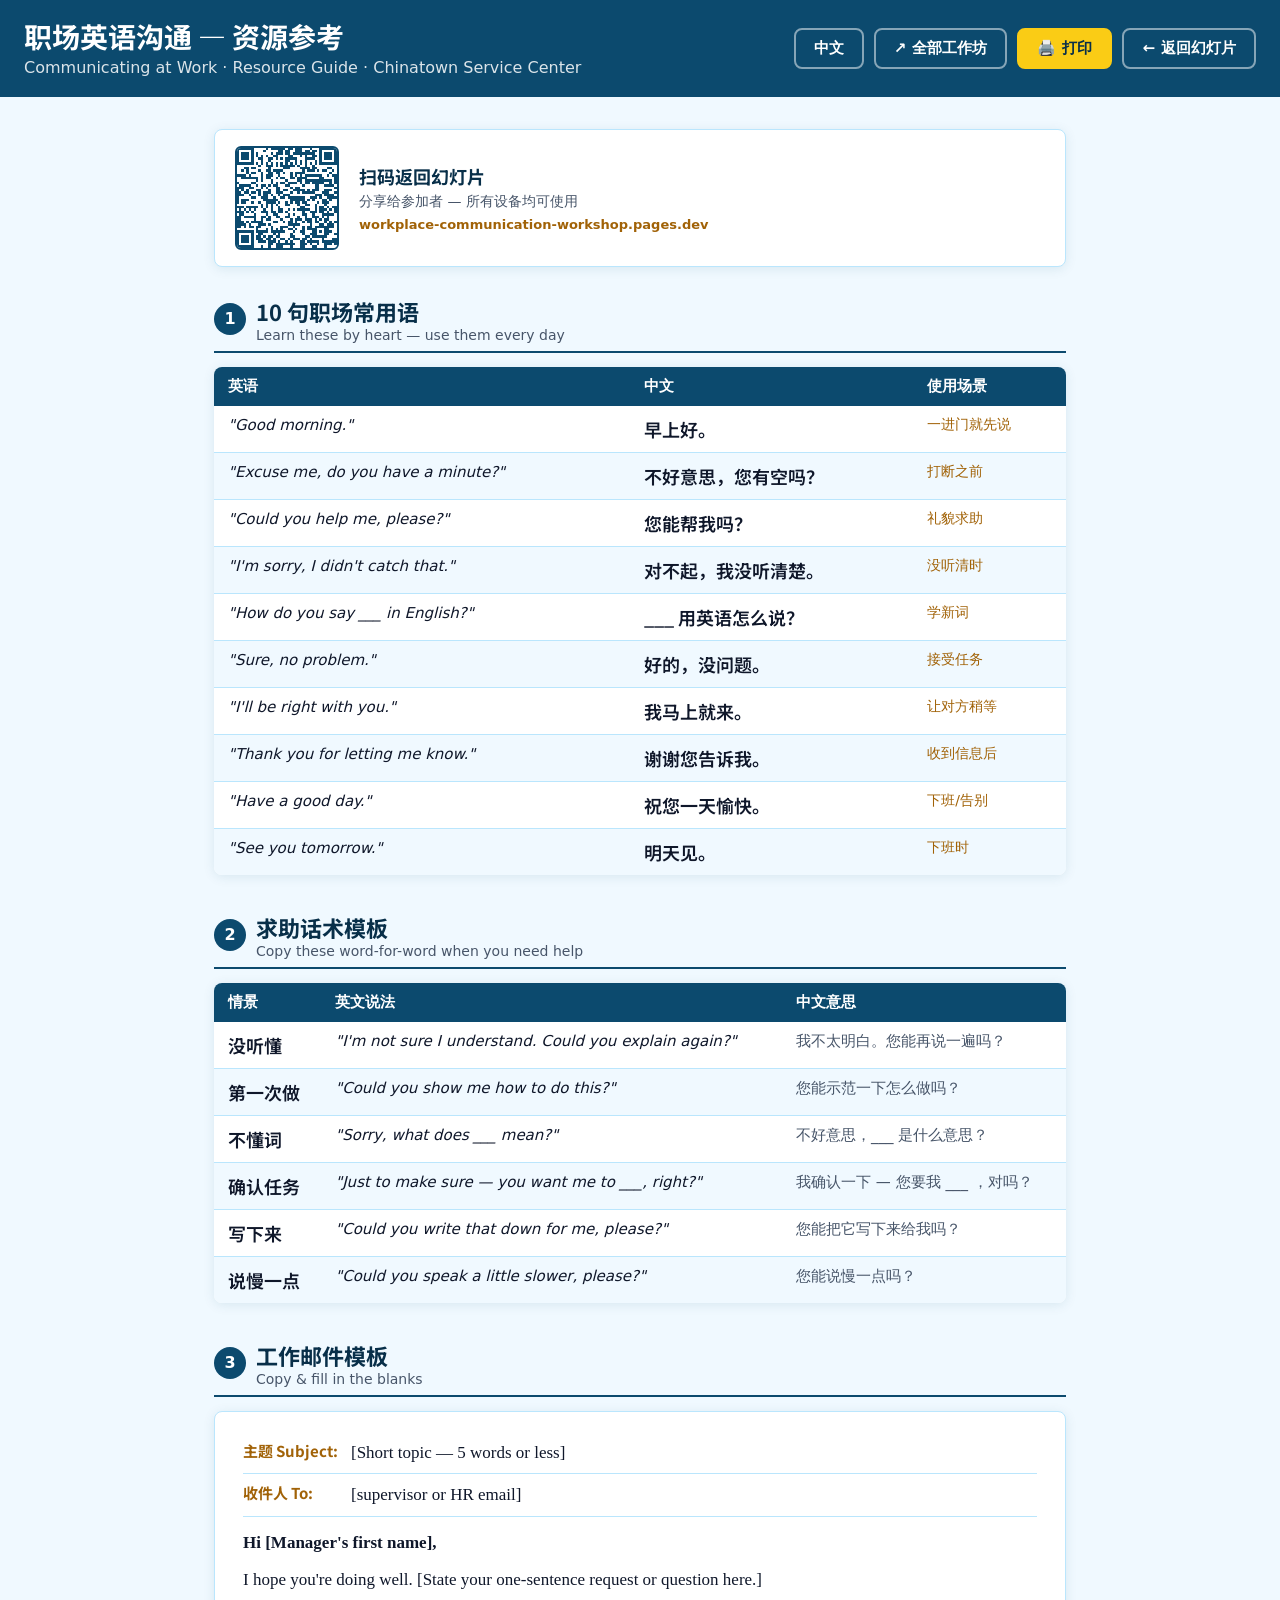
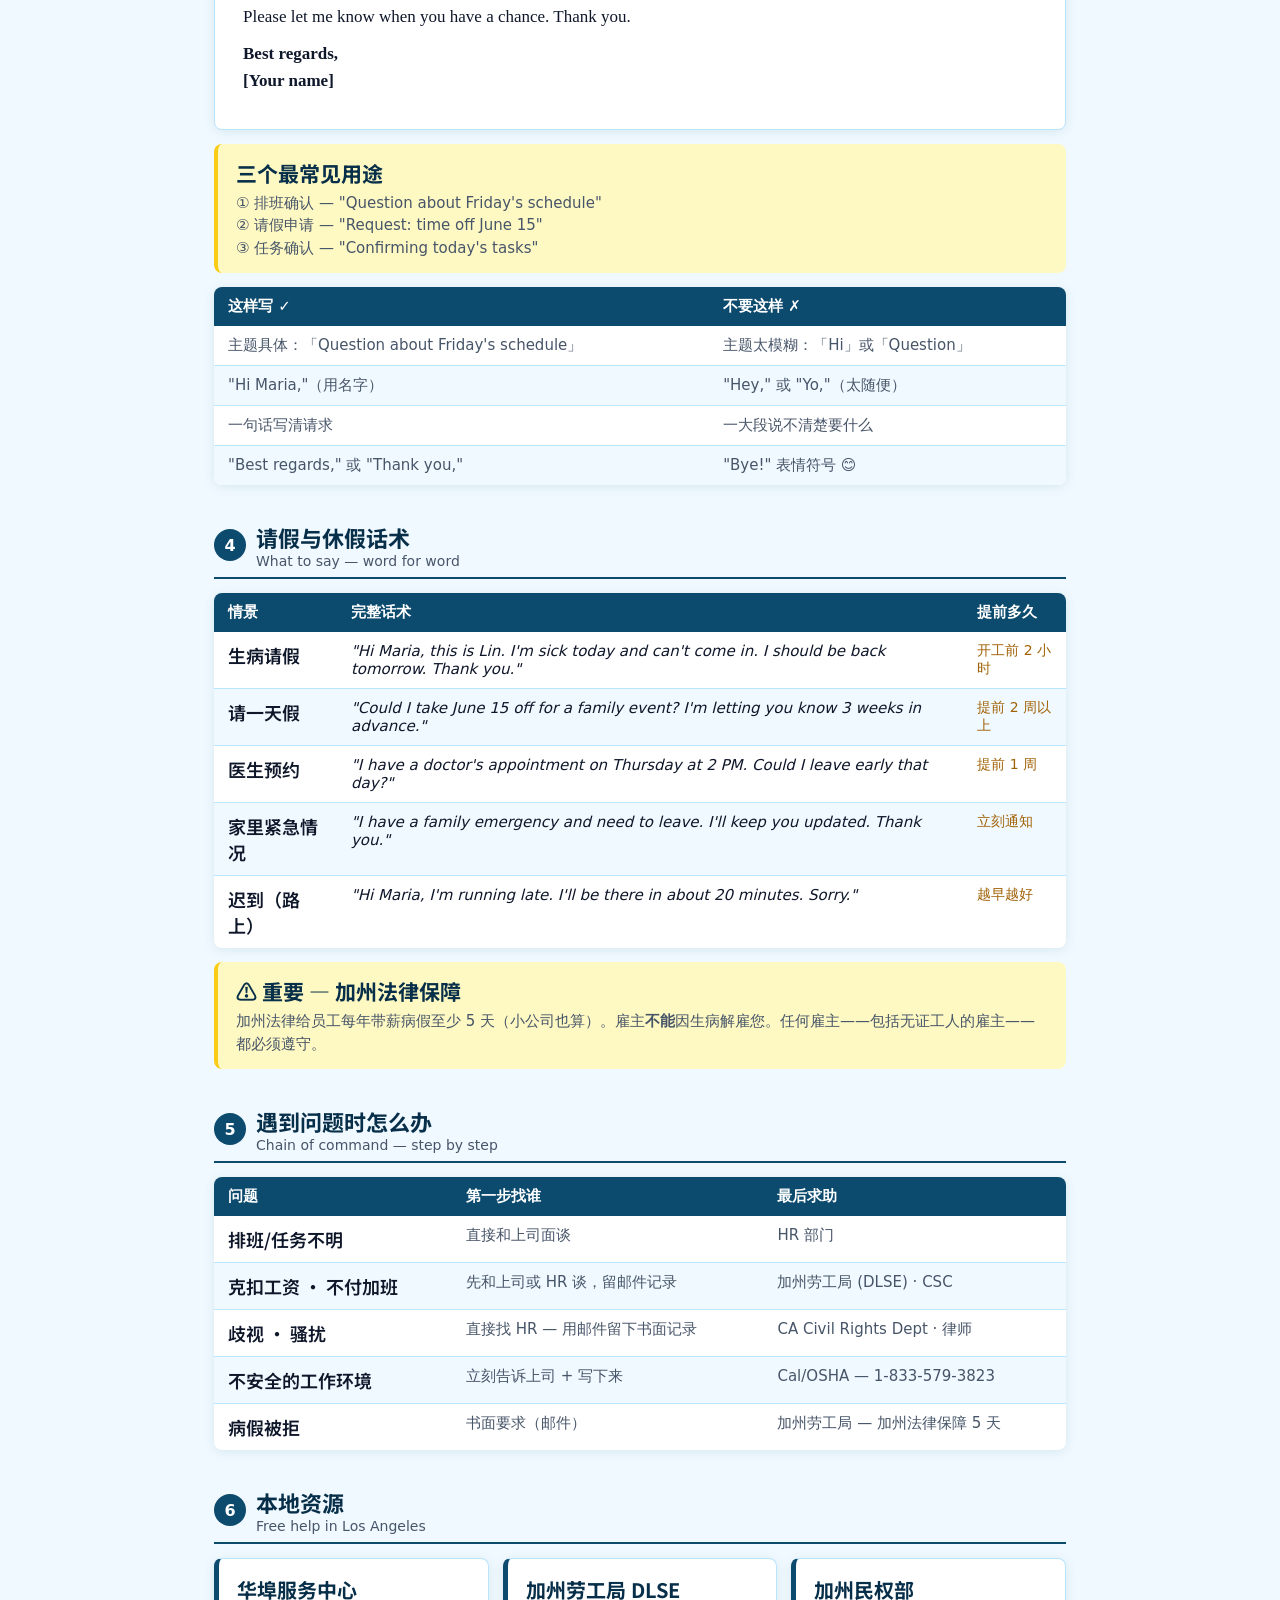
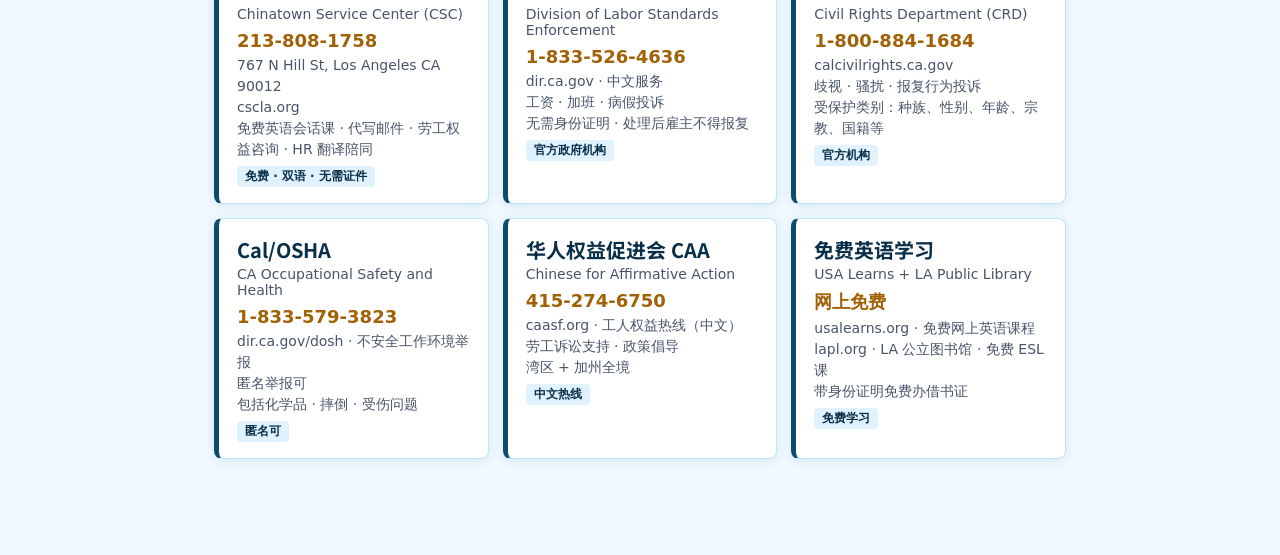
==== commit a1057a06: "Update CSC phone number to 213-808-1758 Co-Authored-By: Claude Opus 4.8 (1M context) <noreply@anthro" ====
--- a/resources.html
+++ b/resources.html
@@ -1,5 +1,5 @@
 <!DOCTYPE html>
-<html lang="zh-Hans">
+<html lang="zh-CN">
 <head>
   <meta charset="UTF-8">
   <meta name="viewport" content="width=device-width, initial-scale=1.0">
@@ -11,7 +11,16 @@
   <meta property="og:description" content="Bilingual workplace communication reference — phrases, email templates, and scripts for talking to your boss and HR.">
   <meta property="og:type" content="website">
   <meta property="og:url" content="https://workplace-communication-workshop.pages.dev/resources">
+  <meta property="og:image" content="https://workplace-communication-workshop.pages.dev/og-image.svg">
+  <meta property="og:image:width" content="1200">
+  <meta property="og:image:height" content="630">
+  <meta property="og:image:alt" content="职场英语沟通 · Communicating at Work — Chinatown Service Center bilingual workshop">
+  <meta name="twitter:card" content="summary_large_image">
+  <meta name="twitter:title" content="职场沟通资源 · Workplace Communication Resources">
+  <meta name="twitter:description" content="Bilingual workplace communication reference — phrases, email templates, scripts.">
+  <meta name="twitter:image" content="https://workplace-communication-workshop.pages.dev/og-image.svg">
   <link rel="icon" href="data:image/svg+xml,<svg xmlns='http://www.w3.org/2000/svg' viewBox='0 0 100 100'><text y='.9em' font-size='90'>💬</text></svg>">
+  <link rel="apple-touch-icon" href="data:image/svg+xml,<svg xmlns='http://www.w3.org/2000/svg' viewBox='0 0 180 180'><rect width='180' height='180' rx='32' fill='%230c4a6e'/><text x='50%25' y='62%25' text-anchor='middle' font-size='110' font-family='Apple Color Emoji,Segoe UI Emoji,sans-serif'>💬</text></svg>">
   <link rel="preconnect" href="https://fonts.googleapis.com">
   <link rel="preconnect" href="https://fonts.gstatic.com" crossorigin>
   <link rel="stylesheet" href="https://fonts.googleapis.com/css2?family=Noto+Sans+SC:wght@400;500;700&display=swap">
@@ -343,7 +352,7 @@
       <div class="org-card">
         <div class="org-name-zh"><span class="zh">华埠服务中心</span><span class="en">Chinatown Service Center</span></div>
         <div class="org-name-en"><span class="zh">Chinatown Service Center (CSC)</span><span class="en">华埠服务中心</span></div>
-        <div class="org-phone">213-808-1700</div>
+        <div class="org-phone">213-808-1758</div>
         <div class="org-detail">
           <span class="zh">767 N Hill St, Los Angeles CA 90012<br>cscla.org<br>免费英语会话课 · 代写邮件 · 劳工权益咨询 · HR 翻译陪同</span>
           <span class="en">767 N Hill St, Los Angeles CA 90012<br>cscla.org<br>Free English conversation class · Email help · Labor rights · HR interpretation</span>
--- a/styles.css
+++ b/styles.css
@@ -1127,3 +1127,86 @@
     animation-duration: 0.01ms !important;
   }
 }
+
+/* ─── Inline SVG Visuals (viz-*) ─────────────────────────── */
+.viz {
+  width: 100%;
+  max-width: 760px;
+  margin: 10px auto 18px;
+  display: block;
+}
+.viz svg { display: block; width: 100%; height: auto; }
+.viz-steps { margin-bottom: 6px; }
+.viz-timeline { margin-bottom: 6px; }
+.viz-tree { margin-bottom: 10px; }
+
+/* ─── Culture / Vocab callout variants ───────────────────── */
+.callout-culture {
+  border-left-color: var(--primary) !important;
+  background: var(--primary-light, #e0f2fe) !important;
+}
+.callout-culture .callout-zh { color: var(--primary-dark) !important; }
+.callout-culture strong { color: var(--primary-dark); }
+.callout-vocab {
+  border-left-color: #2563eb !important;
+  background: #eff6ff !important;
+}
+.callout-vocab .callout-zh { color: #1e40af !important; }
+.callout-vocab strong { color: #1e40af; }
+
+
+/* ── Hub back-chip (link to csc-workshops.pages.dev parent hub) ── */
+.hub-back-chip {
+  display: inline-flex;
+  align-items: center;
+  gap: 5px;
+  padding: 4px 11px 4px 9px;
+  font-family: inherit;
+  font-size: 12px;
+  font-weight: 600;
+  color: rgba(255, 255, 255, 0.85);
+  background: rgba(255, 255, 255, 0.12);
+  border: 1px solid rgba(255, 255, 255, 0.18);
+  border-radius: 999px;
+  text-decoration: none;
+  white-space: nowrap;
+  transition: background-color 150ms ease, color 150ms ease, transform 150ms ease;
+}
+.hub-back-chip:hover {
+  background: rgba(255, 255, 255, 0.22);
+  color: white;
+  transform: translateX(-2px);
+}
+.hub-back-chip:focus-visible {
+  outline: 2px solid white;
+  outline-offset: 2px;
+}
+.hub-back-chip svg { flex-shrink: 0; opacity: 0.9; }
+
+/* ===== PRINT: slide handout (one slide per page) ===== */
+@page { size: landscape; margin: 12mm; }
+
+@media print {
+  html, body { height: auto !important; overflow: visible !important;
+               background: #fff !important; color: #000 !important; }
+  .slides-area, #slidesArea { position: static !important; overflow: visible !important; }
+  .slide {
+    display: block !important; position: static !important; inset: auto !important;
+    height: auto !important; min-height: auto !important; overflow: visible !important;
+    page-break-after: always; break-after: page; cursor: default;
+    zoom: 0.7;
+  }
+  .slide:last-child { page-break-after: auto; break-after: auto; }
+  .slide, .slide * { animation: none !important; }
+  /* hide interactive chrome (nav, toggles, reveal + print buttons, hub link) */
+  .slide-header, .slide-footer, .lang-toggle, .skip-to-main, .key-hint,
+  .nav-btn, .progress-track, .progress-label, .progress-dots, .progress-fill,
+  .hub-back-chip, .start-hint, [data-action], nav { display: none !important; }
+  /* keep small blocks intact across page breaks */
+  .answer-block, .activity-answer, .activity-answer-box, .note-block,
+  [class*="card"], [class*="-box"], [class*="callout"] { break-inside: avoid; page-break-inside: avoid; }
+  /* force-reveal gated answers so the handout is complete */
+  .answer-block, .answer, .activity-answer, .activity-answer-box,
+  .blank-answer, .paycheck-hidden, .option-match,
+  .q1-answer, .q2-answer, .q3-answer, .q2-block, .q3-block { display: block !important; }
+}
